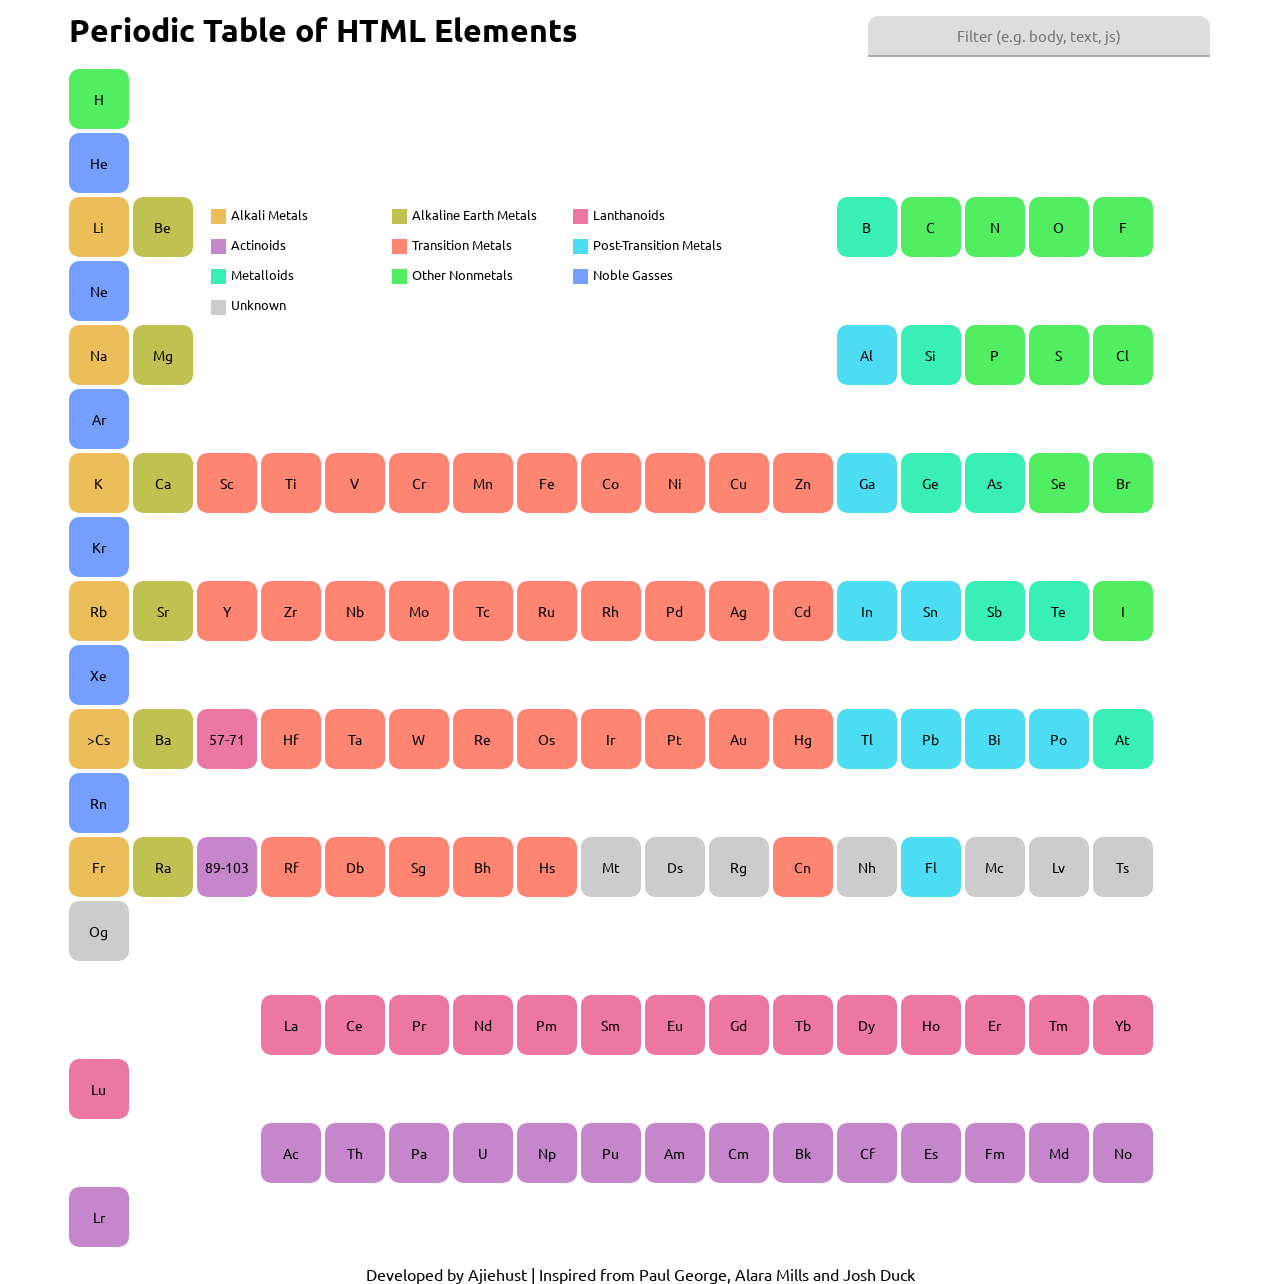
==== PerodicTable/index.html @ 28960cd7 "mirror bugs" ====
<!DOCTYPE html>
<html lang="en">
<head>
<meta charset="utf-8">
<title>Periodic Table of Elements</title>
<meta name="viewport" content="width=device-width, initial-scale=1">
<meta name="keywords" content="periodic table, html, learning, HTML5, tags">
<link rel="stylesheet" type="text/css" media="screen" href="main.css">
<link rel="stylesheet" href="plugin/prism/prism.css" />
<link rel="stylesheet" href="plugin/tooltipster/tooltipster.bundle.min.css" />
<link rel="stylesheet" href="plugin/tooltipster/tooltipster-sideTip-shadow.min.css" />
<link href="https://fonts.googleapis.com/css?family=Ubuntu&display=swap" rel="stylesheet">
</head>
<body>
<div class="table">
<div class="heading">
<h1 class="title">Periodic Table of HTML Elements</h1>
<input type="text" value placeholder="Filter (e.g. body, text, js)" id="query" />
</div>
<section class="row">
<div class="ele other-nonmetal" data-keywords="H;Hydrogen;">H</div>
<div class="ele empty"></div>
<div class="ele empty"></div>
<div class="ele empty"></div>
<div class="ele empty"></div>
<div class="ele empty"></div>
<div class="ele empty"></div>
<div class="ele empty"></div>
<div class="ele empty"></div>
<div class="ele empty"></div>
<div class="ele empty"></div>
<div class="ele empty"></div>
<div class="ele empty"></div>
<div class="ele empty"></div>
<div class="ele empty"></div>
<div class="ele empty"></div>
<div class="ele empty"></div>
<div class="ele noble-gas" data-keywords="He;Helium;">He</div>
</section>
<section class="row">
<div class="ele alkali" data-keywords="Li;Lithium;">Li</div>
<div class="ele alkaline-earth" data-keywords="Be;Beryllium;">Be</div>
<div class="ele empty"></div>
<div class="ele empty"></div>
<div class="ele empty"></div>
<div class="ele empty"></div>
<div class="ele empty"></div>
<div class="ele empty"></div>
<div class="ele empty"></div>
<div class="ele empty"></div>
<div class="ele empty"></div>
<div class="legend-box">
<div class="legend alkali" data-hover="alkali">Alkali Metals</div>
<div class="legend alkaline-earth" data-hover="alkaline-earth">Alkaline Earth Metals</div>
<div class="legend lanthanoid" data-hover="lanthanoid">Lanthanoids</div>
<div class="legend actinoid" data-hover="actinoid">Actinoids</div>
<div class="legend transition-metal" data-hover="transition-metal">Transition Metals</div>
<div class="legend post-transition-metal" data-hover="post-transition-metal">Post-Transition Metals</div>
<div class="legend metalloid" data-hover="metalloid">Metalloids</div>
<div class="legend other-nonmetal" data-hover="other-nonmetal">Other Nonmetals</div>
<div class="legend noble-gas" data-hover="noble-gas">Noble Gasses</div>
<div class="legend unknown" data-hover="unknown">Unknown</div>
</div>
<div class="ele empty"></div>
<div class="ele metalloid" data-keywords="B;Boron;">B</div>
<div class="ele other-nonmetal" data-keywords="C;Carbon;">C</div>
<div class="ele other-nonmetal" data-keywords="N;Nitrogen;">N</div>
<div class="ele other-nonmetal" data-keywords="O;Oxygen;">O</div>
<div class="ele other-nonmetal" data-keywords="F;Fluorine;">F</div>
<div class="ele noble-gas" data-keywords="Ne;Neon">Ne</div>
</section>
<section class="row">
<div class="ele alkali" data-keywords="Na;Sodium;">Na</div>
<div class="ele alkaline-earth" data-keywords="Mg;Magnesium;">Mg</div>
<div class="ele empty"></div>
<div class="ele empty"></div>
<div class="ele empty"></div>
<div class="ele empty"></div>
<div class="ele empty"></div>
<div class="ele empty"></div>
<div class="ele empty"></div>
<div class="ele empty"></div>
<div class="ele empty"></div>
<div class="ele empty"></div>
<div class="ele post-transition-metal" data-keywords="Al;Aluminium">Al</div>
<div class="ele metalloid" data-keywords="Si;Silicon">Si</div>
<div class="ele other-nonmetal" data-keywords="P;Phosphorus">P</div>
<div class="ele other-nonmetal" data-keywords="S;Sulfur">S</div>
<div class="ele other-nonmetal" data-keywords="Cl;Chlorine">Cl</div>
<div class="ele noble-gas" data-keywords="Ar;Argon">Ar</div>
</section>
<section class="row">
<div class="ele alkali" data-keywords="K;Potassium">K</div>
<div class="ele alkaline-earth" data-keywords="Ca;Calcium;">Ca</div>
<div class="ele transition-metal" data-keywords="Sc;Scandium;">Sc</div>
<div class="ele transition-metal"  data-keywords="Ti;Titanium">Ti</div>
<div class="ele transition-metal" data-keywords="V;Vanadium">V</div>
<div class="ele transition-metal" data-keywords="Cr;Chromium">Cr</div>
<div class="ele transition-metal" data-keywords="Mn;Manganese">Mn</div>
<div class="ele transition-metal" data-keywords="Fe;Iron">Fe</div>
<div class="ele transition-metal" data-keywords="Co;Cobalt">Co</div>
<div class="ele transition-metal" data-keywords="Ni;Nickel">Ni</div>
<div class="ele transition-metal" data-keywords="Cu;Copper">Cu</div>
<div class="ele transition-metal" data-keywords="Zn;Zinc">Zn</div>
<div class="ele post-transition-metal" data-keywords="Ga;Gallium;">Ga</div>
<div class="ele metalloid" data-keywords="Ge;Germanium">Ge</div>
<div class="ele metalloid" data-keywords="As;Arsenic">As</div>
<div class="ele other-nonmetal" data-keywords="Se;Selenium">Se</div>
<div class="ele other-nonmetal" data-keywords="Br;Bromine">Br</div>
<div class="ele noble-gas" data-keywords="Kr;Krypton">Kr</div>
</section>
<section class="row">
<div class="ele alkali" data-keywords="Rb;Rubidium">Rb</div>
<div class="ele alkaline-earth" data-keywords="Sr;Strontium">Sr</div>
<div class="ele transition-metal" data-keywords="Y;Yttrium">Y</div>
<div class="ele transition-metal" data-keywords="Zr;Zirconium">Zr</div>
<div class="ele transition-metal" data-keywords="Nb;Niobium">Nb</div>
<div class="ele transition-metal" data-keywords="Mo;Molybdenum">Mo</div>
<div class="ele transition-metal" data-keywords="Tc;Technetium">Tc</div>
<div class="ele transition-metal" data-keywords="Ru;Ruthenium">Ru</div>
<div class="ele transition-metal" data-keywords="Rh;Rhodium">Rh</div>
<div class="ele transition-metal" data-keywords="Pd;Palladium">Pd</div>
<div class="ele transition-metal" data-keywords="Ag;Silver">Ag</div>
<div class="ele transition-metal" data-keywords="Cd;Cadmium">Cd</div>
<div class="ele post-transition-metal" data-keywords="In;Indium">In</div>
<div class="ele post-transition-metal" data-keywords="Sn;Tin">Sn</div>
<div class="ele metalloid" data-keywords="Sb;Antimony">Sb</div>
<div class="ele metalloid" data-keywords="Te;Tellurium">Te</div>
<div class="ele other-nonmetal" data-keywords="I;Iodine">I</div>
<div class="ele noble-gas" data-keywords="Xe;Xenon">Xe</div>
</section>
<section class="row">
<div class="ele alkali" data-keywords="Cs;Caesium">>Cs</div>
<div class="ele alkaline-earth" data-keywords="Ba;Barium">Ba</div>
<div class="ele lanthanoid" data-keywords="Lanthanoid">57-71</div>
<div class="ele transition-metal" data-keywords="Hf;Hafnium">Hf</div>
<div class="ele transition-metal" data-keywords="Ta;Tantalum">Ta</div>
<div class="ele transition-metal" data-keywords="W;Tungsten">W</div>
<div class="ele transition-metal" data-keywords="Re;Rhenium">Re</div>
<div class="ele transition-metal" data-keywords="Os;Osmium">Os</div>
<div class="ele transition-metal" data-keywords="Ir;Iridium">Ir</div>
<div class="ele transition-metal" data-keywords="Pt;Platinum">Pt</div>
<div class="ele transition-metal" data-keywords="Au;Gold">Au</div>
<div class="ele transition-metal" data-keywords="Hg;Mercury">Hg</div>
<div class="ele post-transition-metal" data-keywords="Tl;Thallium">Tl</div>
<div class="ele post-transition-metal" data-keywords="Pb;Lead;">Pb</div>
<div class="ele post-transition-metal" data-keywords="Bi;Bismuth">Bi</div>
<div class="ele post-transition-metal" data-keywords="Po;Polonium">Po</div>
<div class="ele metalloid" data-keywords="At;Astatine">At</div>
<div class="ele noble-gas" data-keywords="Rn;Radon">Rn</div>
</section>
<section class="row">
<div class="ele alkali" data-keywords="Fr;Francium">Fr</div>
<div class="ele alkaline-earth" data-keywords="Ra;Radium">Ra</div>
<div class="ele actinoid" data-keywords="Actinoid">89-103</div>
<div class="ele transition-metal" data-keywords="Rf;Rutherfordium">Rf</div>
<div class="ele transition-metal" data-keywords="Db;Dubnium">Db</div>
<div class="ele transition-metal" data-keywords="Sg;Seaborgium">Sg</div>
<div class="ele transition-metal" data-keywords="Bh;Bohrium">Bh</div>
<div class="ele transition-metal" data-keywords="Hs;Hassium">Hs</div>
<div class="ele unknown" data-keywords="Mt;Meitnerium">Mt</div>
<div class="ele unknown" data-keywords="Ds;Darmstadtium">Ds</div>
<div class="ele unknown" data-keywords="Rg;Roentgenium">Rg</div>
<div class="ele transition-metal" data-keywords="Cn;Copernicium">Cn</div>
<div class="ele unknown" data-keywords="Nh;Nihonium">Nh</div>
<div class="ele post-transition-metal" data-keywords="Fl;Flerovium">Fl</div>
<div class="ele unknown" data-keywords="Mc;Moscovium">Mc</div>
<div class="ele unknown" data-keywords="Lv;Livermorium">Lv</div>
<div class="ele unknown" data-keywords="Ts;Tennessine">Ts</div>
<div class="ele unknown" data-keywords="Og;Oganesson">Og</div>
</section>

<section class="row" style="margin-top: 30px;">
<div class="ele empty"></div>
<div class="ele empty"></div>
<div class="ele empty"></div>
<div class="ele lanthanoid" data-keywords="">La</div>
<div class="ele lanthanoid" data-keywords="">Ce</div>
<div class="ele lanthanoid" data-keywords="">Pr</div>
<div class="ele lanthanoid" data-keywords="">Nd</div>
<div class="ele lanthanoid" data-keywords="">Pm</div>
<div class="ele lanthanoid" data-keywords="">Sm</div>
<div class="ele lanthanoid" data-keywords="">Eu</div>
<div class="ele lanthanoid" data-keywords="">Gd</div>
<div class="ele lanthanoid" data-keywords="">Tb</div>
<div class="ele lanthanoid" data-keywords="">Dy</div>
<div class="ele lanthanoid" data-keywords="">Ho</div>
<div class="ele lanthanoid" data-keywords="">Er</div>
<div class="ele lanthanoid" data-keywords="">Tm</div>
<div class="ele lanthanoid" data-keywords="">Yb</div>
<div class="ele lanthanoid" data-keywords="">Lu</div>
</section>
<section class="row">
<div class="ele empty"></div>
<div class="ele empty"></div>
<div class="ele empty"></div>
<div class="ele actinoid" data-keywords="">Ac</div>
<div class="ele actinoid" data-keywords="">Th</div>
<div class="ele actinoid" data-keywords="">Pa</div>
<div class="ele actinoid" data-keywords="">U</div>
<div class="ele actinoid" data-keywords="">Np</div>
<div class="ele actinoid" data-keywords="">Pu</div>
<div class="ele actinoid" data-keywords="">Am</div>
<div class="ele actinoid" data-keywords="">Cm</div>
<div class="ele actinoid" data-keywords="">Bk</div>
<div class="ele actinoid" data-keywords="">Cf</div>
<div class="ele actinoid" data-keywords="">Es</div>
<div class="ele actinoid" data-keywords="">Fm</div>
<div class="ele actinoid" data-keywords="">Md</div>
<div class="ele actinoid" data-keywords="">No</div>
<div class="ele actinoid" data-keywords="">Lr</div>
</section>
</div>
<div class="credits">Developed by Ajiehust  | Inspired from Paul George, Alara Mills and Josh Duck</div>
<script type="text/javascript" src="plugin/jquery-3.4.1.min.js"></script>
<script type="text/javascript" src="plugin/prism/prism.js"></script>
<script type="text/javascript" src="plugin/tooltipster/tooltipster.bundle.min.js"></script>
<script type="text/javascript" src="main.js"></script>
</body>
</html>
---- PerodicTable/main.css ----
body {
  margin: 0;
}
* {
  font-family: ubuntu, sans-serif;
}
section.row {
  position: relative;
}
.heading {
  margin: 10px 0;
}
.title {
  display: inline-block;
  margin: 0;
  width: calc(70% - 5px);
}
#query {
  background: #ddd;
  border: none;
  border-bottom: 2px solid #aaa;
  border-top-left-radius: 10px;
  border-top-right-radius: 10px;
  font-size: 15px;
  margin: 0 auto;
  outline: none;
  padding: 10px 0;
  text-align: center;
  width: 30%;
}
.table {
  margin: auto;
  width: 1143px;
}
.ele {
  position: relative;
  border-radius: 10px;
  cursor: pointer;
  display: inline-block;
  font-size: 14px;
  height: 60px;
  line-height: 60px;
  margin: 2px 0;
  text-align: center;
  vertical-align: middle;
  width: 60px;
  transition: all 0.15s ease-in-out;
  -webkit-user-select: none;
  user-select: none; /* Safari */
}
.ele.empty {
  cursor: default;
}
.legend-box {
  display: inline-block;
  padding: 0 14px;
  vertical-align: middle;
  width: 540px;
  position: absolute;
  left: 128px;
  top: 5px;
  height: 120px;
  z-index: 100;
}
.ele:not(.empty):not(.ele-selected):not(.ele-fade):hover {
  transform: scale(1.2);
  box-shadow: 0 0 0 3px rgba(0, 0, 0, 0.5);
  z-index: 100;
}
.ele.ele-selected {
  border-radius: 50%;
  box-shadow: 0 0 0 3px rgba(0, 0, 0, 0.5);
  transform: scale(2);
  z-index: 200;
}
.ele.ele-fade {
  background: gray !important;
  opacity: 0.2;
}
.legend {
  cursor: pointer;
  display: inline-block;
  font-size: 13px;
  padding: 6px 0;
  width: 30%;
  margin-right: 15px;
}
.legend::before {
  content: " ";
  display: inline-block;
  height: 15px;
  margin-right: 5px;
  vertical-align: middle;
  width: 15px;
}

.ele.alkali,
.legend.alkali::before {
  background: #ecbe59;
}
.ele.alkaline-earth,
.legend.alkaline-earth::before {
  background: #c1c151;
}
.ele.lanthanoid,
.legend.lanthanoid::before {
  background: #ec77a3;
}
.ele.actinoid,
.legend.actinoid::before {
  background: #c686cc;
}
.ele.transition-metal,
.legend.transition-metal::before {
  background: #fd8572;
}
.ele.post-transition-metal,
.legend.post-transition-metal::before {
  background: #4cddf3;
}
.ele.metalloid,
.legend.metalloid::before {
  background: #3aefb6;
}
.ele.other-nonmetal,
.legend.other-nonmetal::before {
  background: #52ee61;
}
.ele.noble-gas,
.legend.noble-gas::before {
  background: #759fff;
}
.ele.unknown,
.legend.unknown::before {
  background: #cccccc;
}


.credits {
  margin-top: 15px;
  text-align: center;
}
.ele-details {
  padding: 20px 0;
  color: #000;
}
.ele-name {
  margin: 0 0 12px;
}
.ele-name-origin {
  flex: 1 1;
  margin: 0 0 12px;
}
.ele-desc {
  font-family: Consolas, monospace;
  padding: 0 0 12px;
  letter-spacing: -0.7px;
  word-wrap: break-word;
}
.ele-addtional-infos {
  list-style: none;
  margin: 4px 0 0;
  padding: 0;
}
.ele-addtional-info {
  margin: 0;
  padding: 0;
  display: inline-block;
}
.ele-btn {
  text-decoration: none;
  background: #5bc0de;
  border-radius: 2px;
  -webkit-box-shadow: 1px 1px 1px rbga(0, 0, 0, 0.2);
  box-shadow: 1px 1px 1px rbga(0, 0, 0, 0.2);
  color: var(--button-text-color);
  font-weight: 700;
  display: inline-block;
  margin: 0 8px 8px 0;
  padding: 8px 12px;
}
---- PerodicTable/plugin/tooltipster/tooltipster.bundle.min.css ----
.tooltipster-fall,.tooltipster-grow.tooltipster-show{-webkit-transition-timing-function:cubic-bezier(.175,.885,.32,1);-moz-transition-timing-function:cubic-bezier(.175,.885,.32,1.15);-ms-transition-timing-function:cubic-bezier(.175,.885,.32,1.15);-o-transition-timing-function:cubic-bezier(.175,.885,.32,1.15)}.tooltipster-base{display:flex;pointer-events:none;position:absolute}.tooltipster-box{flex:1 1 auto}.tooltipster-content{box-sizing:border-box;max-height:100%;max-width:100%;overflow:auto}.tooltipster-ruler{bottom:0;left:0;overflow:hidden;position:fixed;right:0;top:0;visibility:hidden}.tooltipster-fade{opacity:0;-webkit-transition-property:opacity;-moz-transition-property:opacity;-o-transition-property:opacity;-ms-transition-property:opacity;transition-property:opacity}.tooltipster-fade.tooltipster-show{opacity:1}.tooltipster-grow{-webkit-transform:scale(0,0);-moz-transform:scale(0,0);-o-transform:scale(0,0);-ms-transform:scale(0,0);transform:scale(0,0);-webkit-transition-property:-webkit-transform;-moz-transition-property:-moz-transform;-o-transition-property:-o-transform;-ms-transition-property:-ms-transform;transition-property:transform;-webkit-backface-visibility:hidden}.tooltipster-grow.tooltipster-show{-webkit-transform:scale(1,1);-moz-transform:scale(1,1);-o-transform:scale(1,1);-ms-transform:scale(1,1);transform:scale(1,1);-webkit-transition-timing-function:cubic-bezier(.175,.885,.32,1.15);transition-timing-function:cubic-bezier(.175,.885,.32,1.15)}.tooltipster-swing{opacity:0;-webkit-transform:rotateZ(4deg);-moz-transform:rotateZ(4deg);-o-transform:rotateZ(4deg);-ms-transform:rotateZ(4deg);transform:rotateZ(4deg);-webkit-transition-property:-webkit-transform,opacity;-moz-transition-property:-moz-transform;-o-transition-property:-o-transform;-ms-transition-property:-ms-transform;transition-property:transform}.tooltipster-swing.tooltipster-show{opacity:1;-webkit-transform:rotateZ(0);-moz-transform:rotateZ(0);-o-transform:rotateZ(0);-ms-transform:rotateZ(0);transform:rotateZ(0);-webkit-transition-timing-function:cubic-bezier(.23,.635,.495,1);-webkit-transition-timing-function:cubic-bezier(.23,.635,.495,2.4);-moz-transition-timing-function:cubic-bezier(.23,.635,.495,2.4);-ms-transition-timing-function:cubic-bezier(.23,.635,.495,2.4);-o-transition-timing-function:cubic-bezier(.23,.635,.495,2.4);transition-timing-function:cubic-bezier(.23,.635,.495,2.4)}.tooltipster-fall{-webkit-transition-property:top;-moz-transition-property:top;-o-transition-property:top;-ms-transition-property:top;transition-property:top;-webkit-transition-timing-function:cubic-bezier(.175,.885,.32,1.15);transition-timing-function:cubic-bezier(.175,.885,.32,1.15)}.tooltipster-fall.tooltipster-initial{top:0!important}.tooltipster-fall.tooltipster-dying{-webkit-transition-property:all;-moz-transition-property:all;-o-transition-property:all;-ms-transition-property:all;transition-property:all;top:0!important;opacity:0}.tooltipster-slide{-webkit-transition-property:left;-moz-transition-property:left;-o-transition-property:left;-ms-transition-property:left;transition-property:left;-webkit-transition-timing-function:cubic-bezier(.175,.885,.32,1);-webkit-transition-timing-function:cubic-bezier(.175,.885,.32,1.15);-moz-transition-timing-function:cubic-bezier(.175,.885,.32,1.15);-ms-transition-timing-function:cubic-bezier(.175,.885,.32,1.15);-o-transition-timing-function:cubic-bezier(.175,.885,.32,1.15);transition-timing-function:cubic-bezier(.175,.885,.32,1.15)}.tooltipster-slide.tooltipster-initial{left:-40px!important}.tooltipster-slide.tooltipster-dying{-webkit-transition-property:all;-moz-transition-property:all;-o-transition-property:all;-ms-transition-property:all;transition-property:all;left:0!important;opacity:0}@keyframes tooltipster-fading{0%{opacity:0}100%{opacity:1}}.tooltipster-update-fade{animation:tooltipster-fading .4s}@keyframes tooltipster-rotating{25%{transform:rotate(-2deg)}75%{transform:rotate(2deg)}100%{transform:rotate(0)}}.tooltipster-update-rotate{animation:tooltipster-rotating .6s}@keyframes tooltipster-scaling{50%{transform:scale(1.1)}100%{transform:scale(1)}}.tooltipster-update-scale{animation:tooltipster-scaling .6s}.tooltipster-sidetip .tooltipster-box{background:#565656;border:2px solid #000;border-radius:4px}.tooltipster-sidetip.tooltipster-bottom .tooltipster-box{margin-top:8px}.tooltipster-sidetip.tooltipster-left .tooltipster-box{margin-right:8px}.tooltipster-sidetip.tooltipster-right .tooltipster-box{margin-left:8px}.tooltipster-sidetip.tooltipster-top .tooltipster-box{margin-bottom:8px}.tooltipster-sidetip .tooltipster-content{color:#fff;line-height:18px;padding:6px 14px}.tooltipster-sidetip .tooltipster-arrow{overflow:hidden;position:absolute}.tooltipster-sidetip.tooltipster-bottom .tooltipster-arrow{height:10px;margin-left:-10px;top:0;width:20px}.tooltipster-sidetip.tooltipster-left .tooltipster-arrow{height:20px;margin-top:-10px;right:0;top:0;width:10px}.tooltipster-sidetip.tooltipster-right .tooltipster-arrow{height:20px;margin-top:-10px;left:0;top:0;width:10px}.tooltipster-sidetip.tooltipster-top .tooltipster-arrow{bottom:0;height:10px;margin-left:-10px;width:20px}.tooltipster-sidetip .tooltipster-arrow-background,.tooltipster-sidetip .tooltipster-arrow-border{height:0;position:absolute;width:0}.tooltipster-sidetip .tooltipster-arrow-background{border:10px solid transparent}.tooltipster-sidetip.tooltipster-bottom .tooltipster-arrow-background{border-bottom-color:#565656;left:0;top:3px}.tooltipster-sidetip.tooltipster-left .tooltipster-arrow-background{border-left-color:#565656;left:-3px;top:0}.tooltipster-sidetip.tooltipster-right .tooltipster-arrow-background{border-right-color:#565656;left:3px;top:0}.tooltipster-sidetip.tooltipster-top .tooltipster-arrow-background{border-top-color:#565656;left:0;top:-3px}.tooltipster-sidetip .tooltipster-arrow-border{border:10px solid transparent;left:0;top:0}.tooltipster-sidetip.tooltipster-bottom .tooltipster-arrow-border{border-bottom-color:#000}.tooltipster-sidetip.tooltipster-left .tooltipster-arrow-border{border-left-color:#000}.tooltipster-sidetip.tooltipster-right .tooltipster-arrow-border{border-right-color:#000}.tooltipster-sidetip.tooltipster-top .tooltipster-arrow-border{border-top-color:#000}.tooltipster-sidetip .tooltipster-arrow-uncropped{position:relative}.tooltipster-sidetip.tooltipster-bottom .tooltipster-arrow-uncropped{top:-10px}.tooltipster-sidetip.tooltipster-right .tooltipster-arrow-uncropped{left:-10px}
---- PerodicTable/plugin/tooltipster/tooltipster-sideTip-shadow.min.css ----
.tooltipster-sidetip.tooltipster-shadow .tooltipster-box{border:none;border-radius:5px;background:#fff;box-shadow:0 0 10px 6px rgba(0,0,0,.1)}.tooltipster-sidetip.tooltipster-shadow.tooltipster-bottom .tooltipster-box{margin-top:6px}.tooltipster-sidetip.tooltipster-shadow.tooltipster-left .tooltipster-box{margin-right:6px}.tooltipster-sidetip.tooltipster-shadow.tooltipster-right .tooltipster-box{margin-left:6px}.tooltipster-sidetip.tooltipster-shadow.tooltipster-top .tooltipster-box{margin-bottom:6px}.tooltipster-sidetip.tooltipster-shadow .tooltipster-content{color:#8d8d8d}.tooltipster-sidetip.tooltipster-shadow .tooltipster-arrow{height:6px;margin-left:-6px;width:12px}.tooltipster-sidetip.tooltipster-shadow.tooltipster-left .tooltipster-arrow,.tooltipster-sidetip.tooltipster-shadow.tooltipster-right .tooltipster-arrow{height:12px;margin-left:0;margin-top:-6px;width:6px}.tooltipster-sidetip.tooltipster-shadow .tooltipster-arrow-background{display:none}.tooltipster-sidetip.tooltipster-shadow .tooltipster-arrow-border{border:6px solid transparent}.tooltipster-sidetip.tooltipster-shadow.tooltipster-bottom .tooltipster-arrow-border{border-bottom-color:#fff}.tooltipster-sidetip.tooltipster-shadow.tooltipster-left .tooltipster-arrow-border{border-left-color:#fff}.tooltipster-sidetip.tooltipster-shadow.tooltipster-right .tooltipster-arrow-border{border-right-color:#fff}.tooltipster-sidetip.tooltipster-shadow.tooltipster-top .tooltipster-arrow-border{border-top-color:#fff}.tooltipster-sidetip.tooltipster-shadow.tooltipster-bottom .tooltipster-arrow-uncropped{top:-6px}.tooltipster-sidetip.tooltipster-shadow.tooltipster-right .tooltipster-arrow-uncropped{left:-6px}
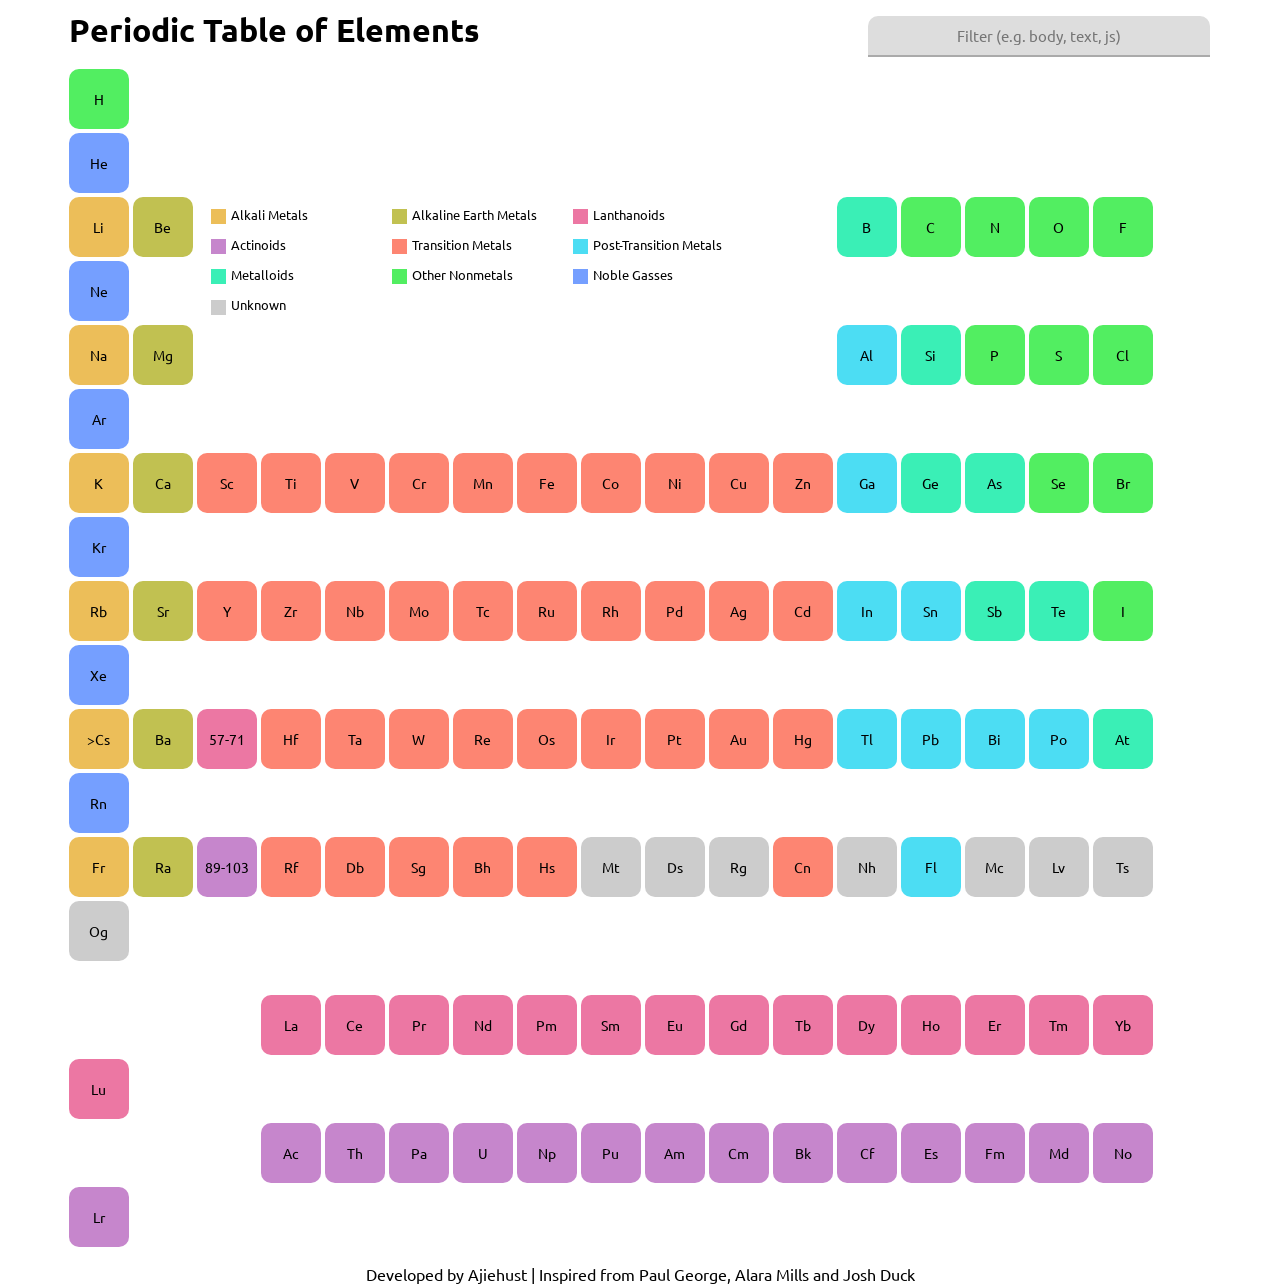
==== commit 99c4053e: "mirror bugs" ====
--- a/PerodicTable/index.html
+++ b/PerodicTable/index.html
@@ -4,7 +4,7 @@
 <meta charset="utf-8">
 <title>Periodic Table of Elements</title>
 <meta name="viewport" content="width=device-width, initial-scale=1">
-<meta name="keywords" content="periodic table, html, learning, HTML5, tags">
+<meta name="keywords" content="periodic table, chemistry, elements, period, group, name origin">
 <link rel="stylesheet" type="text/css" media="screen" href="main.css">
 <link rel="stylesheet" href="plugin/prism/prism.css" />
 <link rel="stylesheet" href="plugin/tooltipster/tooltipster.bundle.min.css" />
@@ -14,7 +14,7 @@
 <body>
 <div class="table">
 <div class="heading">
-<h1 class="title">Periodic Table of HTML Elements</h1>
+<h1 class="title">Periodic Table of Elements</h1>
 <input type="text" value placeholder="Filter (e.g. body, text, js)" id="query" />
 </div>
 <section class="row">
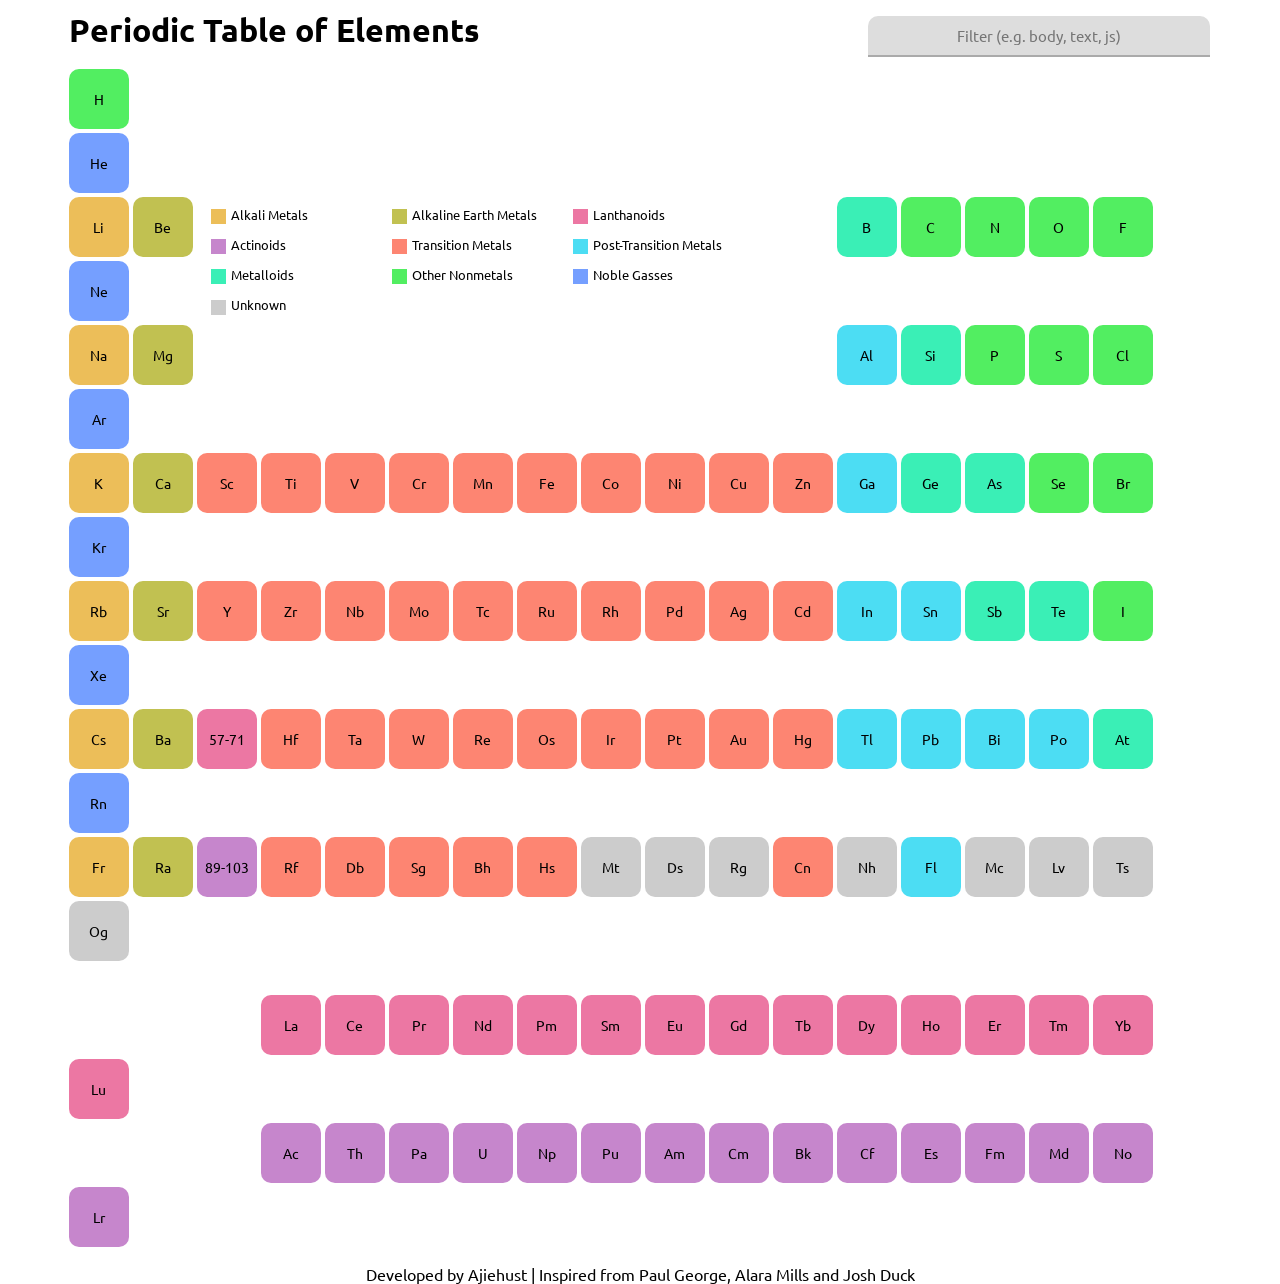
==== commit 7ee8b090: "mirror bugs" ====
--- a/PerodicTable/index.html
+++ b/PerodicTable/index.html
@@ -130,7 +130,7 @@
 <div class="ele noble-gas" data-keywords="Xe;Xenon">Xe</div>
 </section>
 <section class="row">
-<div class="ele alkali" data-keywords="Cs;Caesium">>Cs</div>
+<div class="ele alkali" data-keywords="Cs;Caesium">Cs</div>
 <div class="ele alkaline-earth" data-keywords="Ba;Barium">Ba</div>
 <div class="ele lanthanoid" data-keywords="Lanthanoid">57-71</div>
 <div class="ele transition-metal" data-keywords="Hf;Hafnium">Hf</div>
